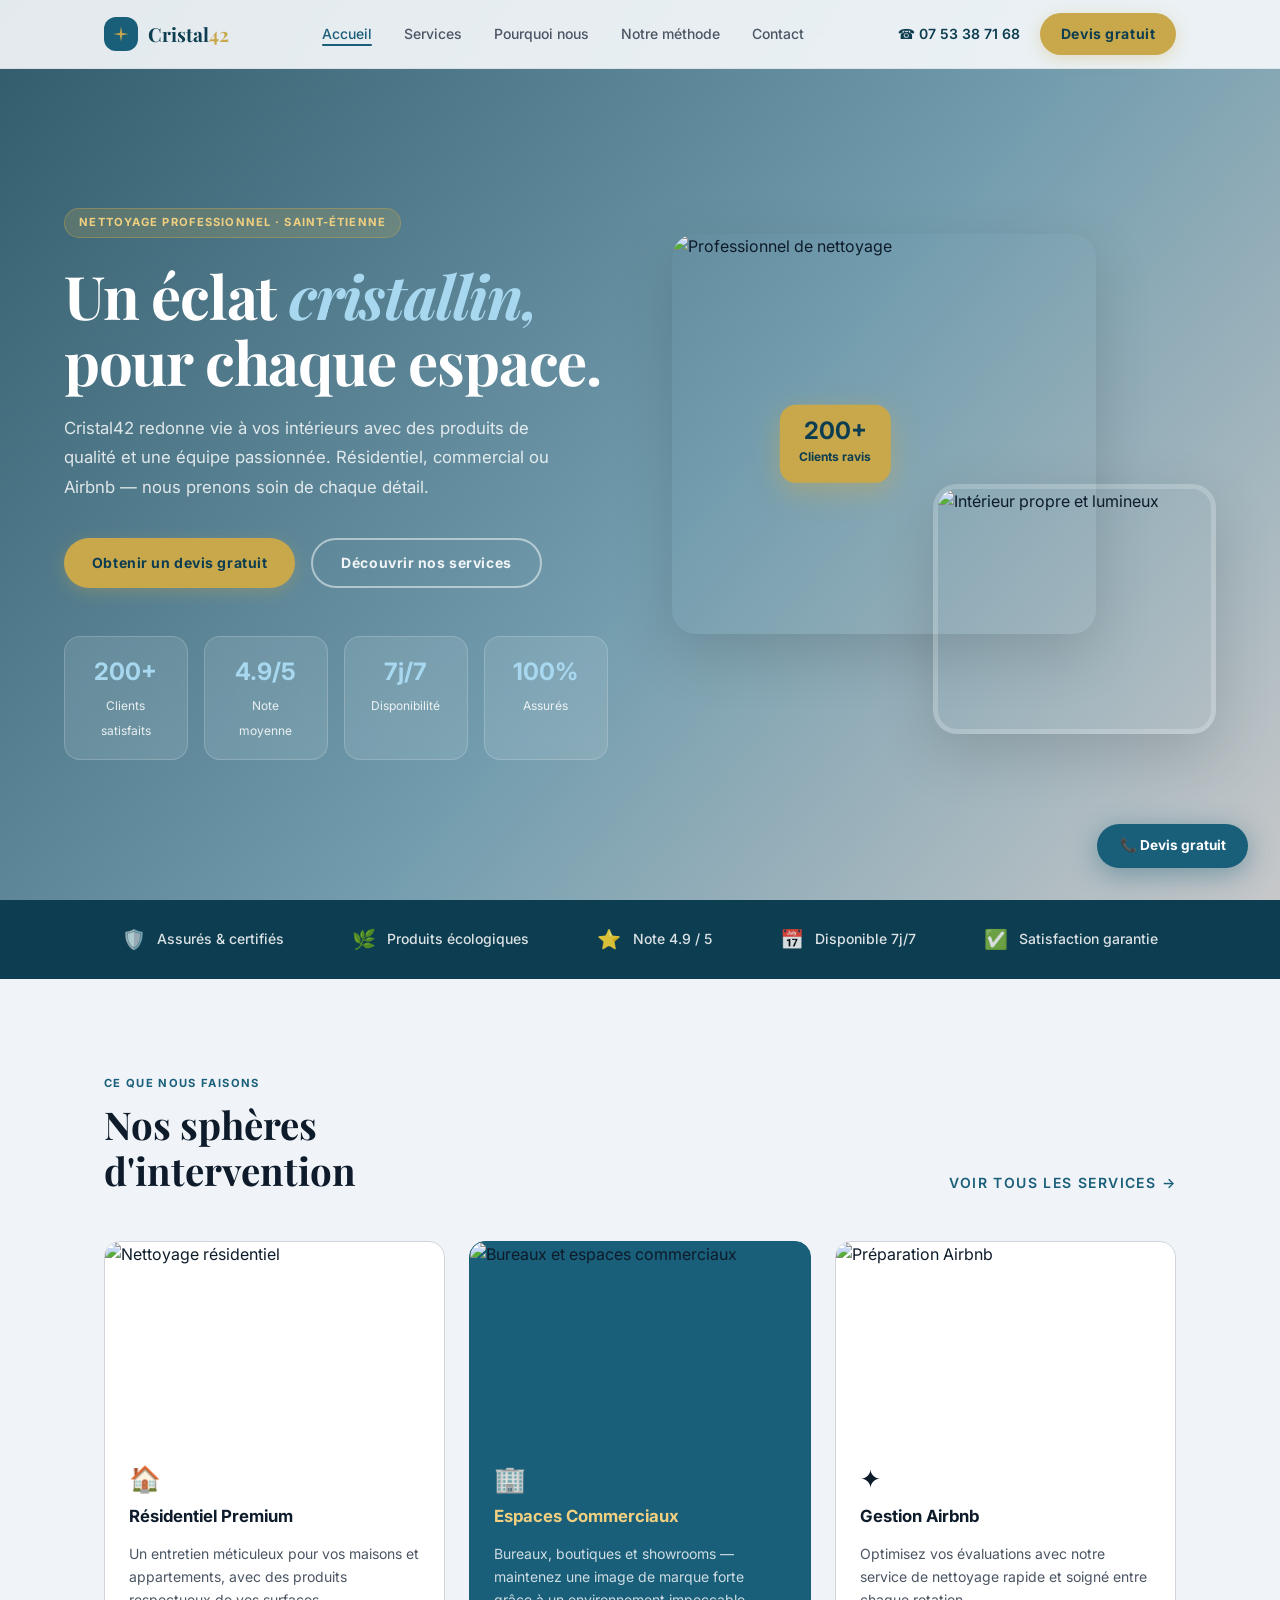
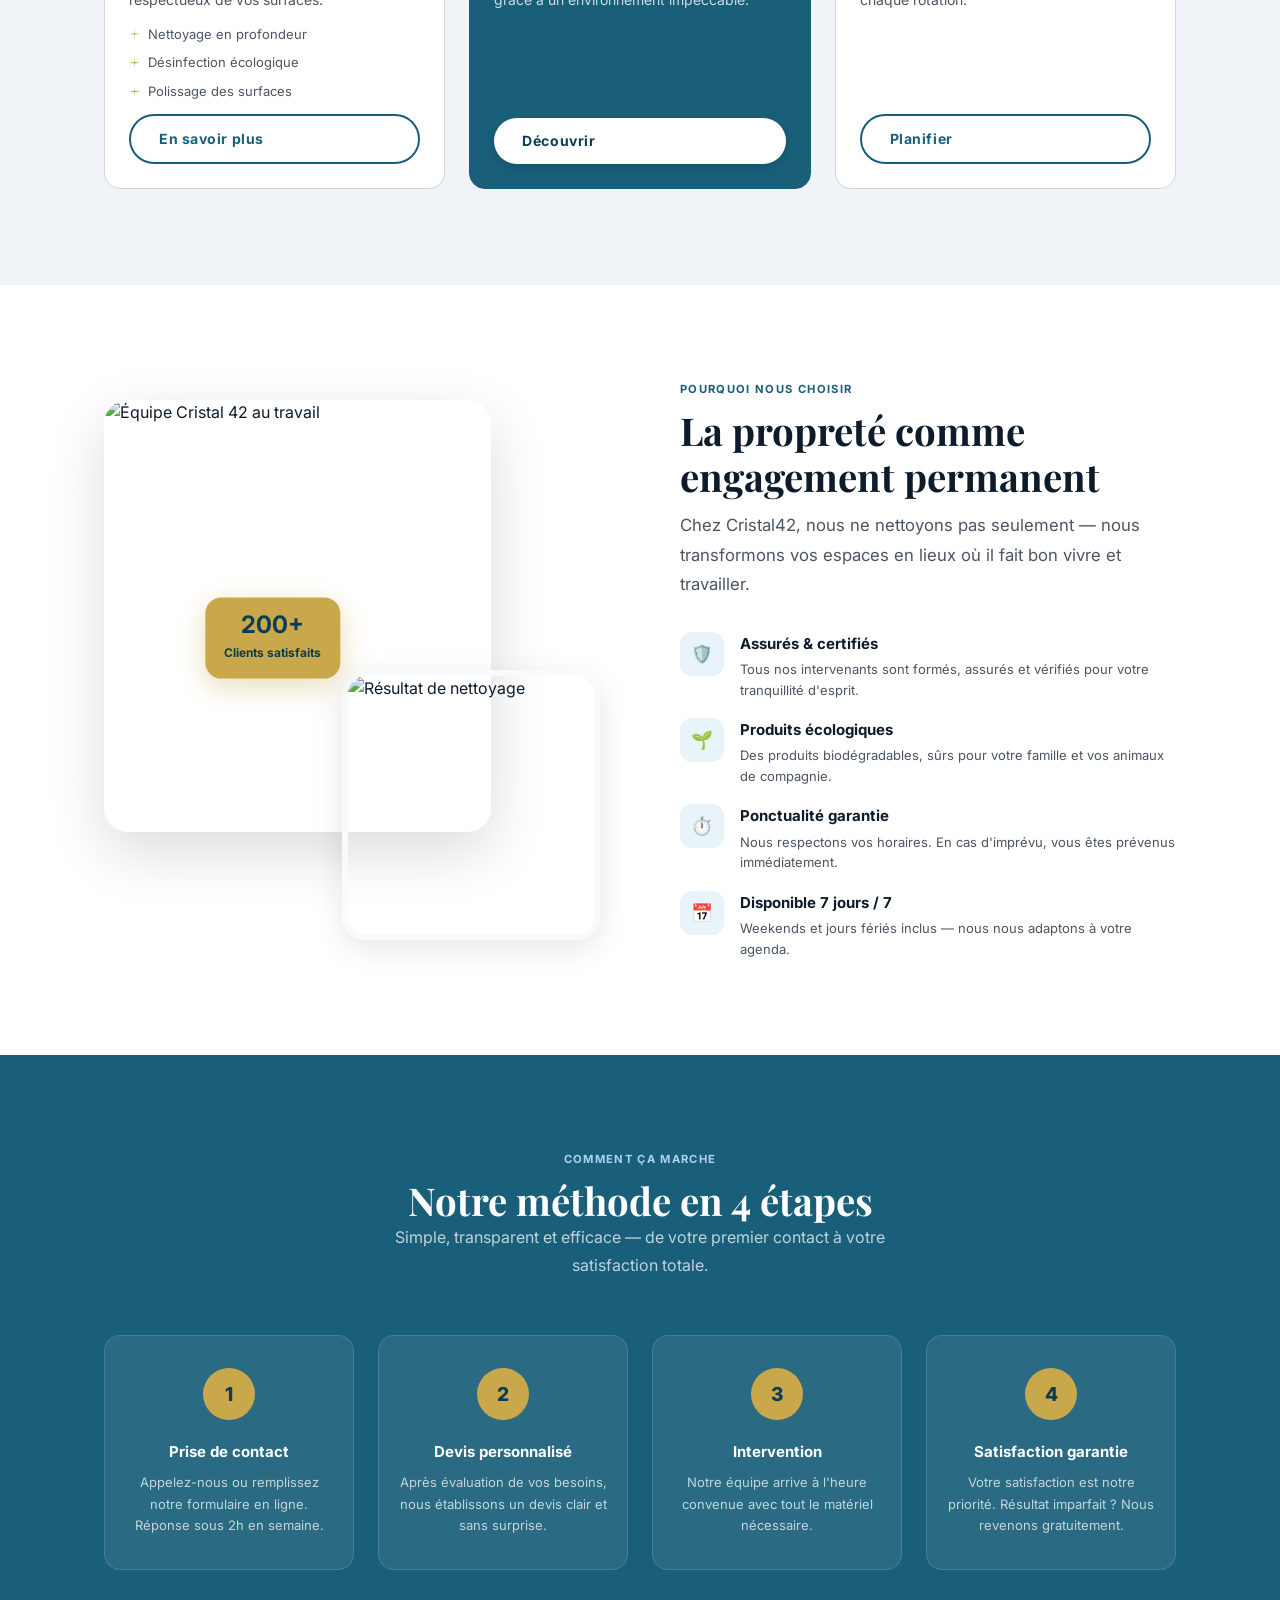
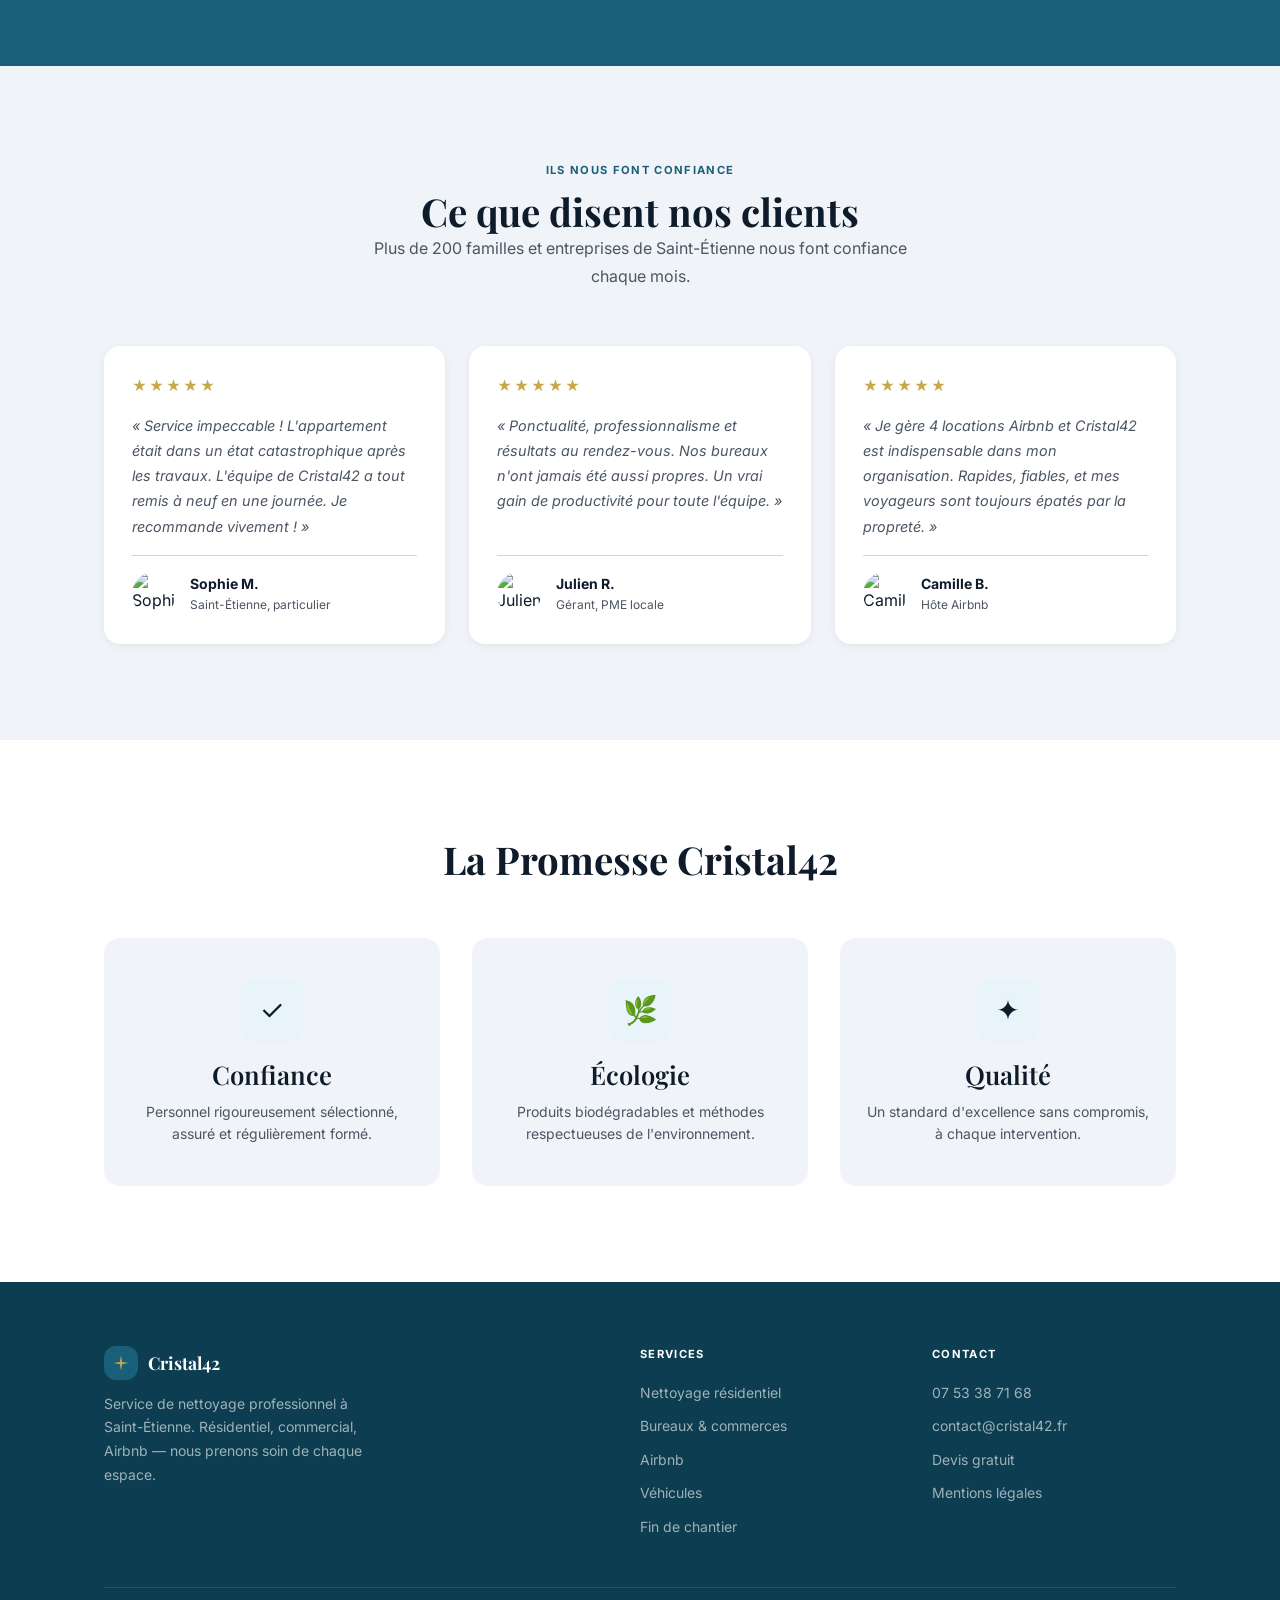
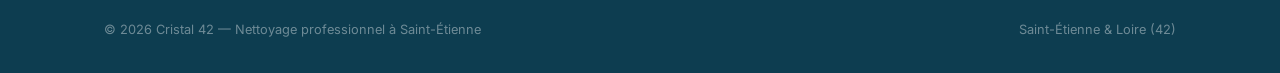
==== site/index.html @ c59aad4a "Redesign Cristal42 site with real photos, improved UI, and responsive layout - Replace all placehold" ====
<!DOCTYPE html>
<html lang="fr">
<head>
  <meta charset="UTF-8" />
  <meta name="viewport" content="width=device-width, initial-scale=1.0" />
  <title>Cristal42 — Nettoyage professionnel à Saint-Étienne</title>
  <link rel="stylesheet" href="css/style.css" />
  <link rel="stylesheet" href="css/home.css" />
</head>
<body>

  <!-- ===== NAV ===== -->
  <nav class="nav" id="navbar">
    <div class="container nav__inner">
      <a href="index.html" class="nav__logo">
        <div class="nav__logo-mark">
          <svg viewBox="0 0 24 24" xmlns="http://www.w3.org/2000/svg">
            <path d="M12 2l1.5 8.5L22 12l-8.5 1.5L12 22l-1.5-8.5L2 12l8.5-1.5z"/>
          </svg>
        </div>
        <span class="nav__logo-name">Cristal<span style="color:var(--gold)">42</span></span>
      </a>
      <ul class="nav__links">
        <li><a href="index.html" class="active">Accueil</a></li>
        <li><a href="services.html">Services</a></li>
        <li><a href="index.html#pourquoi">Pourquoi nous</a></li>
        <li><a href="index.html#methode">Notre méthode</a></li>
        <li><a href="reservation.html">Contact</a></li>
      </ul>
      <div style="display:flex;align-items:center;gap:12px">
        <span class="nav__phone">☎ 07 53 38 71 68</span>
        <a href="reservation.html" class="btn btn-primary nav__cta">Devis gratuit</a>
      </div>
      <button class="nav__burger" id="burger" aria-label="Menu">
        <span></span><span></span><span></span>
      </button>
    </div>
  </nav>

  <!-- Mobile menu -->
  <div class="mobile-nav" id="mobileNav">
    <a href="index.html">Accueil</a>
    <a href="services.html">Services</a>
    <a href="index.html#pourquoi">Pourquoi nous</a>
    <a href="index.html#methode">Notre méthode</a>
    <a href="reservation.html">Contact</a>
    <a href="reservation.html" class="btn btn-primary" style="text-align:center;border-radius:8px">Devis gratuit</a>
  </div>

  <!-- ===== HERO ===== -->
  <section class="hero">
    <div class="hero__bg"></div>
    <div class="container hero__inner">
      <div class="hero__content">
        <p class="chip hero__eyebrow">Nettoyage professionnel · Saint-Étienne</p>
        <h1 class="display-lg hero__title">
          Un éclat <em>cristallin,</em><br>pour chaque espace.
        </h1>
        <p class="body-lg hero__desc">
          Cristal42 redonne vie à vos intérieurs avec des produits de qualité et une équipe passionnée. Résidentiel, commercial ou Airbnb — nous prenons soin de chaque détail.
        </p>
        <div class="hero__actions">
          <a href="reservation.html" class="btn btn-primary">Obtenir un devis gratuit</a>
          <a href="services.html" class="btn btn-outline" style="color:rgba(255,255,255,.9);border-color:rgba(255,255,255,.5)">Découvrir nos services</a>
        </div>
        <div class="hero__stats">
          <div class="hero__stat"><strong>200+</strong><span>Clients satisfaits</span></div>
          <div class="hero__stat"><strong>4.9/5</strong><span>Note moyenne</span></div>
          <div class="hero__stat"><strong>7j/7</strong><span>Disponibilité</span></div>
          <div class="hero__stat"><strong>100%</strong><span>Assurés</span></div>
        </div>
      </div>
      <div class="hero__visual">
        <img class="hero__img-main" src="https://images.unsplash.com/photo-1581578731548-c64695cc6952?w=800&q=85" alt="Professionnel de nettoyage" />
        <img class="hero__img-accent" src="https://images.unsplash.com/photo-1563453392212-326f5e854473?w=600&q=85" alt="Intérieur propre et lumineux" />
        <div class="hero__badge">
          <strong>200+</strong>
          <span>Clients ravis</span>
        </div>
      </div>
    </div>
  </section>

  <!-- ===== TRUST BAR ===== -->
  <div class="trust-bar">
    <div class="container trust-bar__inner">
      <div class="trust-item"><span class="trust-item__icon">🛡️</span> Assurés &amp; certifiés</div>
      <div class="trust-item"><span class="trust-item__icon">🌿</span> Produits écologiques</div>
      <div class="trust-item"><span class="trust-item__icon">⭐</span> Note 4.9 / 5</div>
      <div class="trust-item"><span class="trust-item__icon">📅</span> Disponible 7j/7</div>
      <div class="trust-item"><span class="trust-item__icon">✅</span> Satisfaction garantie</div>
    </div>
  </div>

  <!-- ===== SERVICES TEASER ===== -->
  <section class="section services-teaser" id="services">
    <div class="container">
      <div class="services-teaser__header reveal">
        <div>
          <p class="section-label">Ce que nous faisons</p>
          <h2 class="headline-lg">Nos sphères<br>d'intervention</h2>
        </div>
        <a href="services.html" class="label-lg services-teaser__all">Voir tous les services →</a>
      </div>

      <div class="services-teaser__grid">

        <!-- Résidentiel -->
        <div class="service-card reveal">
          <img class="service-card__img" src="https://images.unsplash.com/photo-1584622650111-993a426fbf0a?w=700&q=80" alt="Nettoyage résidentiel" loading="lazy" />
          <div class="service-card__body">
            <div class="service-card__icon">🏠</div>
            <h3>Résidentiel Premium</h3>
            <p>Un entretien méticuleux pour vos maisons et appartements, avec des produits respectueux de vos surfaces.</p>
            <ul class="service-card__list">
              <li><span class="sparkle sparkle--sm"></span> Nettoyage en profondeur</li>
              <li><span class="sparkle sparkle--sm"></span> Désinfection écologique</li>
              <li><span class="sparkle sparkle--sm"></span> Polissage des surfaces</li>
            </ul>
            <a href="services.html#residentiel" class="btn btn-outline" style="margin-top:auto">En savoir plus</a>
          </div>
        </div>

        <!-- Espaces Commerciaux -->
        <div class="service-card service-card--dark reveal reveal-delay-1">
          <img class="service-card__img" src="https://images.unsplash.com/photo-1497366216548-37526070297c?w=700&q=80" alt="Bureaux et espaces commerciaux" loading="lazy" />
          <div class="service-card__body">
            <div class="service-card__icon">🏢</div>
            <h3>Espaces Commerciaux</h3>
            <p>Bureaux, boutiques et showrooms — maintenez une image de marque forte grâce à un environnement impeccable.</p>
            <a href="services.html#commercial" class="btn btn-white" style="margin-top:auto">Découvrir</a>
          </div>
        </div>

        <!-- Gestion Airbnb -->
        <div class="service-card reveal reveal-delay-2">
          <img class="service-card__img" src="https://images.unsplash.com/photo-1560448204-e02f11c3d0e2?w=700&q=80" alt="Préparation Airbnb" loading="lazy" />
          <div class="service-card__body">
            <div class="service-card__icon">✦</div>
            <h3>Gestion Airbnb</h3>
            <p>Optimisez vos évaluations avec notre service de nettoyage rapide et soigné entre chaque rotation.</p>
            <a href="services.html#airbnb" class="btn btn-outline" style="margin-top:auto">Planifier</a>
          </div>
        </div>

      </div>
    </div>
  </section>

  <!-- ===== WHY US ===== -->
  <section class="section why-us" id="pourquoi">
    <div class="container why-us__inner">
      <div class="why-us__images reveal">
        <img class="why-us__img-main" src="https://images.unsplash.com/photo-1581578731548-c64695cc6952?w=900&q=85" alt="Équipe Cristal 42 au travail" />
        <img class="why-us__img-accent" src="https://images.unsplash.com/photo-1527515637462-cff94aca208b?w=600&q=80" alt="Résultat de nettoyage" loading="lazy" />
        <div class="why-us__badge">
          <strong>200+</strong>
          <span>Clients satisfaits</span>
        </div>
      </div>
      <div class="why-us__content reveal reveal-delay-1">
        <p class="section-label">Pourquoi nous choisir</p>
        <h2 class="headline-lg">La propreté comme<br>engagement permanent</h2>
        <p class="body-lg">Chez Cristal42, nous ne nettoyons pas seulement — nous transformons vos espaces en lieux où il fait bon vivre et travailler.</p>
        <div class="why-features">
          <div class="why-feature">
            <div class="why-feature__icon">🛡️</div>
            <div>
              <h4>Assurés &amp; certifiés</h4>
              <p>Tous nos intervenants sont formés, assurés et vérifiés pour votre tranquillité d'esprit.</p>
            </div>
          </div>
          <div class="why-feature">
            <div class="why-feature__icon">🌱</div>
            <div>
              <h4>Produits écologiques</h4>
              <p>Des produits biodégradables, sûrs pour votre famille et vos animaux de compagnie.</p>
            </div>
          </div>
          <div class="why-feature">
            <div class="why-feature__icon">⏱️</div>
            <div>
              <h4>Ponctualité garantie</h4>
              <p>Nous respectons vos horaires. En cas d'imprévu, vous êtes prévenus immédiatement.</p>
            </div>
          </div>
          <div class="why-feature">
            <div class="why-feature__icon">📅</div>
            <div>
              <h4>Disponible 7 jours / 7</h4>
              <p>Weekends et jours fériés inclus — nous nous adaptons à votre agenda.</p>
            </div>
          </div>
        </div>
      </div>
    </div>
  </section>

  <!-- ===== PROCESS / METHOD ===== -->
  <section class="section cta-band" id="methode">
    <div class="container">
      <div class="section-header centered reveal">
        <p class="section-label" style="color:rgba(200,230,255,.85)">Comment ça marche</p>
        <h2 class="headline-lg" style="color:var(--white)">Notre méthode en 4 étapes</h2>
        <p class="section-sub" style="color:rgba(255,255,255,.72);margin:0 auto">Simple, transparent et efficace — de votre premier contact à votre satisfaction totale.</p>
      </div>
      <div class="steps-grid">
        <div class="step-card reveal">
          <div class="step-card__num">1</div>
          <h3>Prise de contact</h3>
          <p>Appelez-nous ou remplissez notre formulaire en ligne. Réponse sous 2h en semaine.</p>
        </div>
        <div class="step-card reveal reveal-delay-1">
          <div class="step-card__num">2</div>
          <h3>Devis personnalisé</h3>
          <p>Après évaluation de vos besoins, nous établissons un devis clair et sans surprise.</p>
        </div>
        <div class="step-card reveal reveal-delay-2">
          <div class="step-card__num">3</div>
          <h3>Intervention</h3>
          <p>Notre équipe arrive à l'heure convenue avec tout le matériel nécessaire.</p>
        </div>
        <div class="step-card reveal reveal-delay-3">
          <div class="step-card__num">4</div>
          <h3>Satisfaction garantie</h3>
          <p>Votre satisfaction est notre priorité. Résultat imparfait ? Nous revenons gratuitement.</p>
        </div>
      </div>
    </div>
  </section>

  <!-- ===== TESTIMONIALS ===== -->
  <section class="section testimonials">
    <div class="container">
      <div class="section-header centered reveal">
        <p class="section-label">Ils nous font confiance</p>
        <h2 class="headline-lg">Ce que disent nos clients</h2>
        <p class="section-sub">Plus de 200 familles et entreprises de Saint-Étienne nous font confiance chaque mois.</p>
      </div>
      <div class="testimonials__grid">
        <div class="testi-card reveal">
          <div class="testi-stars">★★★★★</div>
          <p class="testi-text">« Service impeccable ! L'appartement était dans un état catastrophique après les travaux. L'équipe de Cristal42 a tout remis à neuf en une journée. Je recommande vivement ! »</p>
          <div class="testi-author">
            <img class="testi-avatar" src="https://images.unsplash.com/photo-1494790108377-be9c29b29330?w=100&q=80" alt="Sophie M." loading="lazy" />
            <div>
              <div class="testi-name">Sophie M.</div>
              <div class="testi-role">Saint-Étienne, particulier</div>
            </div>
          </div>
        </div>
        <div class="testi-card reveal reveal-delay-1">
          <div class="testi-stars">★★★★★</div>
          <p class="testi-text">« Ponctualité, professionnalisme et résultats au rendez-vous. Nos bureaux n'ont jamais été aussi propres. Un vrai gain de productivité pour toute l'équipe. »</p>
          <div class="testi-author">
            <img class="testi-avatar" src="https://images.unsplash.com/photo-1472099645785-5658abf4ff4e?w=100&q=80" alt="Julien R." loading="lazy" />
            <div>
              <div class="testi-name">Julien R.</div>
              <div class="testi-role">Gérant, PME locale</div>
            </div>
          </div>
        </div>
        <div class="testi-card reveal reveal-delay-2">
          <div class="testi-stars">★★★★★</div>
          <p class="testi-text">« Je gère 4 locations Airbnb et Cristal42 est indispensable dans mon organisation. Rapides, fiables, et mes voyageurs sont toujours épatés par la propreté. »</p>
          <div class="testi-author">
            <img class="testi-avatar" src="https://images.unsplash.com/photo-1438761681033-6461ffad8d80?w=100&q=80" alt="Camille B." loading="lazy" />
            <div>
              <div class="testi-name">Camille B.</div>
              <div class="testi-role">Hôte Airbnb</div>
            </div>
          </div>
        </div>
      </div>
    </div>
  </section>

  <!-- ===== PROMISE ===== -->
  <section class="section promise" id="promesse">
    <div class="container">
      <h2 class="headline-lg promise__title reveal">La Promesse Cristal42</h2>
      <div class="promise__grid">
        <div class="promise-item reveal">
          <div class="promise-item__icon-wrap">✓</div>
          <h3 class="headline-md">Confiance</h3>
          <p>Personnel rigoureusement sélectionné, assuré et régulièrement formé.</p>
        </div>
        <div class="promise-item reveal reveal-delay-1">
          <div class="promise-item__icon-wrap">🌿</div>
          <h3 class="headline-md">Écologie</h3>
          <p>Produits biodégradables et méthodes respectueuses de l'environnement.</p>
        </div>
        <div class="promise-item reveal reveal-delay-2">
          <div class="promise-item__icon-wrap">✦</div>
          <h3 class="headline-md">Qualité</h3>
          <p>Un standard d'excellence sans compromis, à chaque intervention.</p>
        </div>
      </div>
    </div>
  </section>

  <!-- ===== FOOTER ===== -->
  <footer class="footer">
    <div class="container">
      <div class="footer__grid">
        <div class="footer__brand">
          <div class="footer__logo">
            <div class="nav__logo-mark">
              <svg viewBox="0 0 24 24" xmlns="http://www.w3.org/2000/svg">
                <path d="M12 2l1.5 8.5L22 12l-8.5 1.5L12 22l-1.5-8.5L2 12l8.5-1.5z"/>
              </svg>
            </div>
            <span class="footer__logo-name">Cristal42</span>
          </div>
          <p>Service de nettoyage professionnel à Saint-Étienne. Résidentiel, commercial, Airbnb — nous prenons soin de chaque espace.</p>
        </div>
        <div class="footer__col">
          <h4>Services</h4>
          <ul>
            <li><a href="services.html#residentiel">Nettoyage résidentiel</a></li>
            <li><a href="services.html#commercial">Bureaux &amp; commerces</a></li>
            <li><a href="services.html#airbnb">Airbnb</a></li>
            <li><a href="services.html#vehicules">Véhicules</a></li>
            <li><a href="services.html#chantier">Fin de chantier</a></li>
          </ul>
        </div>
        <div class="footer__col">
          <h4>Contact</h4>
          <ul>
            <li><a href="tel:+33753387168">07 53 38 71 68</a></li>
            <li><a href="mailto:contact@cristal42.fr">contact@cristal42.fr</a></li>
            <li><a href="reservation.html">Devis gratuit</a></li>
            <li><a href="#">Mentions légales</a></li>
          </ul>
        </div>
      </div>
      <div class="footer__bottom">
        <p class="footer__copy">© 2026 Cristal 42 — Nettoyage professionnel à Saint-Étienne</p>
        <p class="footer__copy">Saint-Étienne &amp; Loire (42)</p>
      </div>
    </div>
  </footer>

  <!-- Floating CTA -->
  <a href="reservation.html" class="floating-cta">📞 Devis gratuit</a>

  <script src="js/main.js"></script>
</body>
</html>
---- site/css/style.css ----
/* ============================================================
   CRISTAL42 — Global Stylesheet  v2
   ============================================================ */

@import url('https://fonts.googleapis.com/css2?family=Playfair+Display:ital,wght@0,600;0,700;1,700&family=Inter:wght@300;400;500;600;700&display=swap');

/* ---------- CSS Variables ---------- */
:root {
  --primary:           #1a5f7a;
  --primary-dark:      #0d3d50;
  --primary-light:     #2d8bba;
  --primary-pale:      #e8f4fa;
  --secondary:         #7f5600;
  --secondary-container: #c9a84c;
  --gold:              #c9a84c;
  --gold-light:        #f0d080;
  --surface:           #f8fafc;
  --surface-low:       #f0f4f8;
  --surface-container: #e8edf2;
  --surface-high:      #dde3ea;
  --on-surface:        #0d1b2a;
  --on-surface-variant:#4b5563;
  --outline:           #9ca3af;
  --outline-variant:   #d1d5db;
  --white:             #ffffff;
  --error:             #ba1a1a;

  --font-serif: 'Playfair Display', Georgia, serif;
  --font-sans:  'Inter', system-ui, sans-serif;

  --radius-sm:  4px;
  --radius:     8px;
  --radius-md:  12px;
  --radius-lg:  16px;
  --radius-xl:  24px;
  --radius-full: 9999px;

  --container: 1200px;
  --gutter:    24px;
  --section-gap: 96px;

  --shadow-sm: 0 2px 8px rgba(0,0,0,.06);
  --shadow:    0 8px 32px rgba(0,0,0,.10);
  --shadow-lg: 0 20px 60px rgba(0,0,0,.14);
}

/* ---------- Reset ---------- */
*, *::before, *::after { box-sizing: border-box; margin: 0; padding: 0; }
html { scroll-behavior: smooth; }
body {
  font-family: var(--font-sans);
  background: var(--surface);
  color: var(--on-surface);
  font-size: 16px;
  line-height: 1.6;
  -webkit-font-smoothing: antialiased;
  overflow-x: hidden;
}
img { display: block; max-width: 100%; height: auto; }
a { color: inherit; text-decoration: none; }
ul { list-style: none; }
button { cursor: pointer; font-family: var(--font-sans); border: none; background: none; }

/* ---------- Typography ---------- */
.display-lg {
  font-family: var(--font-serif);
  font-size: clamp(2.5rem, 5vw, 3.75rem);
  font-weight: 700;
  line-height: 1.1;
  letter-spacing: -0.02em;
}
.headline-lg {
  font-family: var(--font-serif);
  font-size: clamp(1.75rem, 3vw, 2.5rem);
  font-weight: 700;
  line-height: 1.2;
}
.headline-md {
  font-family: var(--font-serif);
  font-size: clamp(1.2rem, 2vw, 1.625rem);
  font-weight: 600;
  line-height: 1.3;
}
.body-lg  { font-size: 1.05rem; line-height: 1.75; }
.body-md  { font-size: 0.9375rem; line-height: 1.7; }
.label-lg {
  font-size: 0.75rem;
  font-weight: 700;
  line-height: 1.4;
  letter-spacing: 0.1em;
  text-transform: uppercase;
}
.label-sm {
  font-size: 0.6875rem;
  font-weight: 500;
  line-height: 1.4;
}

/* ---------- Layout ---------- */
.container {
  max-width: var(--container);
  margin: 0 auto;
  padding: 0 clamp(16px, 5%, 64px);
}
.section { padding: var(--section-gap) 0; }

/* ---------- Buttons ---------- */
.btn {
  display: inline-flex;
  align-items: center;
  gap: 8px;
  font-family: var(--font-sans);
  font-size: 0.875rem;
  font-weight: 700;
  letter-spacing: 0.04em;
  border-radius: var(--radius-full);
  padding: 0.75rem 1.75rem;
  border: none;
  transition: transform 0.2s ease, box-shadow 0.2s ease, background 0.2s ease;
  white-space: nowrap;
}
.btn:hover { transform: translateY(-2px); }

.btn-primary {
  background: var(--gold);
  color: var(--primary-dark);
  box-shadow: 0 4px 16px rgba(201,168,76,.3);
}
.btn-primary:hover {
  box-shadow: 0 8px 28px rgba(201,168,76,.45);
  background: #d4b45a;
}
.btn-outline {
  background: transparent;
  color: var(--primary);
  border: 2px solid var(--primary);
}
.btn-outline:hover {
  background: var(--primary-pale);
  box-shadow: 0 4px 16px rgba(26,95,122,.12);
}
.btn-white {
  background: var(--white);
  color: var(--primary-dark);
  box-shadow: 0 4px 16px rgba(0,0,0,.12);
}
.btn-white:hover { box-shadow: 0 8px 28px rgba(0,0,0,.18); }

.btn-dark {
  background: var(--primary-dark);
  color: var(--white);
}
.btn-dark:hover { background: var(--primary); box-shadow: var(--shadow); }

/* ---------- Chip / Badge ---------- */
.chip {
  display: inline-flex;
  align-items: center;
  gap: 6px;
  padding: 0.3rem 0.9rem;
  border-radius: var(--radius-full);
  background: rgba(26,95,122,.1);
  color: var(--primary);
  font-size: 0.7rem;
  font-weight: 700;
  letter-spacing: 0.1em;
  text-transform: uppercase;
}

/* ---------- Sparkle icon ---------- */
.sparkle {
  display: inline-block;
  width: 14px; height: 14px;
  flex-shrink: 0;
  background: var(--gold);
  clip-path: polygon(50% 0%,53% 44%,100% 50%,53% 56%,50% 100%,47% 56%,0% 50%,47% 44%);
}
.sparkle--sm { width: 11px; height: 11px; }

/* ---------- Nav ---------- */
.nav {
  position: fixed; top: 0; left: 0; right: 0;
  z-index: 100;
  background: rgba(248,250,252,.9);
  backdrop-filter: blur(16px);
  border-bottom: 1px solid rgba(26,95,122,.08);
  transition: background 0.3s, box-shadow 0.3s;
}
.nav.scrolled {
  background: rgba(255,255,255,.97);
  box-shadow: 0 4px 24px rgba(0,0,0,.07);
}
.nav__inner {
  display: flex;
  align-items: center;
  justify-content: space-between;
  height: 68px;
}
.nav__logo {
  display: flex;
  align-items: center;
  gap: 10px;
}
.nav__logo-mark {
  width: 34px; height: 34px;
  background: var(--primary);
  border-radius: var(--radius-md);
  display: flex; align-items: center; justify-content: center;
}
.nav__logo-mark svg { width: 18px; height: 18px; fill: var(--gold); }
.nav__logo-name {
  font-family: var(--font-serif);
  font-size: 1.2rem;
  font-weight: 700;
  color: var(--primary-dark);
}
.nav__links {
  display: flex;
  align-items: center;
  gap: 2rem;
}
.nav__links a {
  font-size: 0.875rem;
  font-weight: 500;
  color: var(--on-surface-variant);
  transition: color 0.2s;
  position: relative;
}
.nav__links a::after {
  content: '';
  position: absolute; bottom: -4px; left: 0; right: 0;
  height: 2px;
  background: var(--primary);
  border-radius: 2px;
  transform: scaleX(0);
  transition: transform 0.2s;
}
.nav__links a:hover, .nav__links a.active { color: var(--primary); }
.nav__links a:hover::after, .nav__links a.active::after { transform: scaleX(1); }

.nav__phone {
  font-size: 0.875rem;
  font-weight: 600;
  color: var(--primary-dark);
}
.nav__cta { margin-left: 8px; padding: 0.6rem 1.3rem; }

/* ---------- Mobile nav burger ---------- */
.nav__burger {
  display: none;
  flex-direction: column;
  gap: 5px;
  padding: 4px;
}
.nav__burger span {
  display: block;
  width: 24px; height: 2px;
  background: var(--primary-dark);
  border-radius: 2px;
  transition: transform 0.3s, opacity 0.3s;
}

/* ---------- Mobile menu overlay ---------- */
.mobile-nav {
  display: none;
  position: fixed;
  top: 68px; left: 0; right: 0;
  z-index: 99;
  background: var(--white);
  border-bottom: 1px solid var(--outline-variant);
  padding: 1.5rem clamp(16px,5%,64px);
  flex-direction: column;
  gap: 0;
}
.mobile-nav.open { display: flex; }
.mobile-nav a {
  font-size: 1rem;
  font-weight: 500;
  color: var(--on-surface);
  padding: 0.85rem 0;
  border-bottom: 1px solid var(--surface-container);
  transition: color 0.2s;
}
.mobile-nav a:last-child { border-bottom: none; margin-top: 0.5rem; }
.mobile-nav a:hover { color: var(--primary); }

/* ---------- Footer ---------- */
.footer {
  background: var(--primary-dark);
  color: rgba(255,255,255,.7);
  padding: 4rem 0 2rem;
}
.footer__grid {
  display: grid;
  grid-template-columns: 2fr 1fr 1fr;
  gap: 3rem;
  margin-bottom: 3rem;
}
.footer__brand p {
  font-size: 0.875rem; line-height: 1.7;
  max-width: 280px; margin-top: 0.75rem;
  color: rgba(255,255,255,.6);
}
.footer__logo {
  display: flex; align-items: center; gap: 10px;
}
.footer__logo-name {
  font-family: var(--font-serif);
  font-size: 1.1rem; font-weight: 700;
  color: var(--white);
}
.footer__col h4 {
  font-size: 0.7rem; font-weight: 700;
  color: var(--white);
  text-transform: uppercase; letter-spacing: 0.12em;
  margin-bottom: 1rem;
}
.footer__col ul { display: flex; flex-direction: column; gap: 0.5rem; }
.footer__col a {
  font-size: 0.875rem;
  color: rgba(255,255,255,.6);
  transition: color 0.2s;
}
.footer__col a:hover { color: var(--white); }
.footer__tagline { font-size: 0.75rem; color: rgba(255,255,255,.45); margin-top: 2px; }
.footer__bottom {
  border-top: 1px solid rgba(255,255,255,.1);
  padding-top: 2rem;
  display: flex; justify-content: space-between; align-items: center;
  flex-wrap: wrap; gap: 0.75rem;
}
.footer__copy { font-size: 0.8rem; color: rgba(255,255,255,.4); }

/* ---------- Scroll reveal ---------- */
.reveal {
  opacity: 0;
  transform: translateY(28px);
  transition: opacity 0.65s ease, transform 0.65s ease;
}
.reveal.visible { opacity: 1; transform: none; }
.reveal-delay-1 { transition-delay: 0.1s; }
.reveal-delay-2 { transition-delay: 0.2s; }
.reveal-delay-3 { transition-delay: 0.3s; }

/* ---------- Responsive ---------- */
@media (max-width: 900px) {
  .nav__links, .nav__phone, .nav__cta { display: none; }
  .nav__burger { display: flex; }
  .footer__grid { grid-template-columns: 1fr 1fr; }
  .footer__brand { grid-column: 1 / -1; }
}
@media (max-width: 600px) {
  :root { --section-gap: 64px; }
  .footer__grid { grid-template-columns: 1fr; }
  .footer__bottom { flex-direction: column; text-align: center; }
}
---- site/css/home.css ----
/* ===== HOME PAGE v2 ===== */

/* ─── HERO ─────────────────────────────── */
.hero {
  position: relative;
  min-height: 100vh;
  display: flex;
  align-items: center;
  padding-top: 68px;
  overflow: hidden;
}
.hero__bg {
  position: absolute; inset: 0;
  background: url('https://images.unsplash.com/photo-1558618666-fcd25c85cd64?w=1800&q=85') center/cover no-repeat;
}
.hero__bg::after {
  content: '';
  position: absolute; inset: 0;
  background: linear-gradient(130deg, rgba(13,61,80,.85) 0%, rgba(26,95,122,.6) 55%, rgba(0,0,0,.2) 100%);
}
.hero__inner {
  position: relative; z-index: 1;
  display: grid;
  grid-template-columns: 1fr 1fr;
  gap: 4rem;
  align-items: center;
  padding: 6rem 0;
}
.hero__eyebrow {
  background: rgba(201,168,76,.2);
  border: 1px solid rgba(201,168,76,.4);
  color: var(--gold-light);
  margin-bottom: 1.5rem;
}
.hero__title {
  color: var(--white);
  margin-bottom: 1.25rem;
}
.hero__title em { color: #a8d8f0; font-style: italic; }
.hero__desc {
  color: rgba(255,255,255,.82);
  margin-bottom: 2.25rem;
  max-width: 500px;
}
.hero__actions { display: flex; gap: 1rem; flex-wrap: wrap; }

/* Stats bar inside hero */
.hero__stats {
  display: flex;
  gap: 1rem;
  margin-top: 3rem;
  flex-wrap: wrap;
}
.hero__stat {
  background: rgba(255,255,255,.1);
  backdrop-filter: blur(12px);
  border: 1px solid rgba(255,255,255,.18);
  border-radius: var(--radius-lg);
  padding: 1rem 1.4rem;
  text-align: center;
  color: var(--white);
  flex: 1; min-width: 100px;
}
.hero__stat strong {
  display: block;
  font-size: 1.5rem; font-weight: 700;
  color: #a8d8f0;
}
.hero__stat span { font-size: 0.75rem; opacity: .85; }

/* Hero visual (right side) */
.hero__visual {
  position: relative;
  height: 500px;
}
.hero__img-main {
  position: absolute;
  left: 0; top: 0;
  width: 78%; height: 80%;
  object-fit: cover;
  border-radius: var(--radius-xl);
  box-shadow: var(--shadow-lg);
}
.hero__img-accent {
  position: absolute;
  right: 0; bottom: 0;
  width: 52%; height: 50%;
  object-fit: cover;
  border-radius: var(--radius-xl);
  box-shadow: var(--shadow-lg);
  border: 5px solid rgba(255,255,255,.2);
}
.hero__badge {
  position: absolute;
  left: 30%; top: 42%;
  transform: translate(-50%, -50%);
  background: var(--gold);
  color: var(--primary-dark);
  border-radius: var(--radius-lg);
  padding: 0.9rem 1.2rem;
  text-align: center;
  font-weight: 700;
  box-shadow: 0 8px 28px rgba(201,168,76,.45);
  white-space: nowrap;
}
.hero__badge strong { display: block; font-size: 1.5rem; line-height: 1; }
.hero__badge span { font-size: 0.75rem; }

/* ─── TRUST BAR ────────────────────────── */
.trust-bar {
  background: var(--primary-dark);
  padding: 1.5rem 0;
}
.trust-bar__inner {
  display: flex;
  align-items: center;
  justify-content: space-around;
  gap: 2rem;
  flex-wrap: wrap;
}
.trust-item {
  display: flex;
  align-items: center;
  gap: 0.7rem;
  color: rgba(255,255,255,.85);
  font-size: 0.875rem;
  font-weight: 500;
}
.trust-item__icon {
  font-size: 1.2rem;
}

/* ─── SERVICES TEASER ───────────────────── */
.services-teaser { background: var(--surface-low); }
.services-teaser__header {
  display: flex;
  align-items: flex-end;
  justify-content: space-between;
  margin-bottom: 3rem;
  gap: 1rem;
}
.services-teaser__all {
  color: var(--primary);
  font-weight: 600;
  font-size: 0.875rem;
  white-space: nowrap;
  display: flex; align-items: center; gap: 4px;
}
.services-teaser__all:hover { text-decoration: underline; }
.services-teaser__grid {
  display: grid;
  grid-template-columns: repeat(3, 1fr);
  gap: 1.5rem;
}
.service-card {
  background: var(--white);
  border: 1px solid var(--outline-variant);
  border-radius: var(--radius-lg);
  overflow: hidden;
  display: flex;
  flex-direction: column;
  transition: transform 0.3s, box-shadow 0.3s;
}
.service-card:hover {
  transform: translateY(-6px);
  box-shadow: var(--shadow-lg);
}
.service-card__img {
  width: 100%; height: 200px;
  object-fit: cover;
}
.service-card__body {
  padding: 1.5rem;
  display: flex; flex-direction: column; gap: 0.75rem;
  flex: 1;
}
.service-card__icon { font-size: 1.6rem; line-height: 1; }
.service-card__body h3 { font-size: 1.05rem; font-weight: 700; }
.service-card__body p { font-size: 0.875rem; color: var(--on-surface-variant); line-height: 1.65; flex: 1; }
.service-card__list {
  display: flex; flex-direction: column; gap: 8px;
}
.service-card__list li {
  display: flex; align-items: center; gap: 8px;
  font-size: 0.8125rem; color: var(--on-surface-variant);
}
.service-card--dark {
  background: var(--primary);
  border-color: var(--primary);
}
.service-card--dark .service-card__body h3 { color: var(--gold-light); }
.service-card--dark .service-card__body p { color: rgba(255,255,255,.78); }

/* ─── WHY US ─────────────────────────── */
.why-us { background: var(--white); }
.why-us__inner {
  display: grid;
  grid-template-columns: 1fr 1fr;
  gap: 5rem;
  align-items: center;
}
.why-us__images {
  position: relative;
  height: 540px;
}
.why-us__img-main {
  position: absolute; left: 0; top: 0;
  width: 78%; height: 80%;
  object-fit: cover;
  border-radius: var(--radius-xl);
  box-shadow: var(--shadow-lg);
}
.why-us__img-accent {
  position: absolute; right: 0; bottom: 0;
  width: 52%; height: 50%;
  object-fit: cover;
  border-radius: var(--radius-xl);
  box-shadow: var(--shadow);
  border: 6px solid var(--surface);
}
.why-us__badge {
  position: absolute; left: 34%; top: 44%;
  transform: translate(-50%, -50%);
  background: var(--gold);
  color: var(--primary-dark);
  border-radius: var(--radius-lg);
  padding: 0.9rem 1.2rem;
  text-align: center; font-weight: 700;
  box-shadow: 0 8px 28px rgba(201,168,76,.4);
  white-space: nowrap;
}
.why-us__badge strong { display: block; font-size: 1.5rem; line-height: 1.1; }
.why-us__badge span { font-size: 0.75rem; }
.why-us__content .headline-lg { margin-bottom: 0.75rem; }
.why-us__content .body-lg { color: var(--on-surface-variant); margin-bottom: 2rem; }
.why-features {
  display: flex; flex-direction: column; gap: 1.1rem;
}
.why-feature {
  display: flex; gap: 1rem; align-items: flex-start;
}
.why-feature__icon {
  width: 44px; height: 44px; flex-shrink: 0;
  background: var(--primary-pale);
  color: var(--primary);
  border-radius: var(--radius-md);
  display: flex; align-items: center; justify-content: center;
  font-size: 1.1rem;
}
.why-feature h4 { font-size: 0.9375rem; font-weight: 700; margin-bottom: 0.2rem; }
.why-feature p { font-size: 0.8125rem; color: var(--on-surface-variant); line-height: 1.6; }

/* ─── PROCESS / METHOD ───────────────── */
.cta-band { background: var(--primary); }
.cta-band .section-label { color: rgba(200,230,255,.85); }
.cta-band .headline-lg { color: var(--white); }
.steps-grid {
  display: grid;
  grid-template-columns: repeat(4, 1fr);
  gap: 1.5rem;
  margin-top: 3rem;
}
.step-card {
  text-align: center;
  padding: 2rem 1.25rem;
  background: rgba(255,255,255,.07);
  border: 1px solid rgba(255,255,255,.12);
  border-radius: var(--radius-lg);
  transition: background 0.3s;
}
.step-card:hover { background: rgba(255,255,255,.13); }
.step-card__num {
  width: 52px; height: 52px;
  margin: 0 auto 1.25rem;
  background: var(--gold);
  color: var(--primary-dark);
  border-radius: 50%;
  display: flex; align-items: center; justify-content: center;
  font-size: 1.2rem; font-weight: 800;
}
.step-card h3 { font-size: 0.9375rem; font-weight: 700; color: var(--white); margin-bottom: 0.5rem; }
.step-card p { font-size: 0.8125rem; color: rgba(255,255,255,.72); line-height: 1.65; }

/* ─── PROMISE ────────────────────────── */
.promise { background: var(--white); }
.promise__title { text-align: center; margin-bottom: 3.5rem; }
.promise__grid {
  display: grid;
  grid-template-columns: repeat(3, 1fr);
  gap: 2rem;
}
.promise-item {
  text-align: center;
  padding: 2.5rem 1.5rem;
  background: var(--surface-low);
  border-radius: var(--radius-lg);
  transition: transform 0.3s, box-shadow 0.3s;
}
.promise-item:hover { transform: translateY(-4px); box-shadow: var(--shadow); }
.promise-item__icon {
  font-size: 2.2rem; margin-bottom: 1rem;
}
.promise-item__icon-wrap {
  width: 64px; height: 64px;
  background: var(--primary-pale);
  border-radius: var(--radius-lg);
  display: flex; align-items: center; justify-content: center;
  margin: 0 auto 1rem;
  font-size: 1.75rem;
}
.promise-item h3 { margin-bottom: 0.6rem; }
.promise-item p { font-size: 0.875rem; color: var(--on-surface-variant); }

/* ─── TESTIMONIALS ───────────────────── */
.testimonials { background: var(--surface-low); }
.testimonials__grid {
  display: grid;
  grid-template-columns: repeat(3, 1fr);
  gap: 1.5rem;
}
.testi-card {
  background: var(--white);
  border-radius: var(--radius-lg);
  padding: 1.75rem;
  box-shadow: var(--shadow-sm);
  display: flex; flex-direction: column; gap: 1rem;
  transition: transform 0.3s, box-shadow 0.3s;
}
.testi-card:hover { transform: translateY(-4px); box-shadow: var(--shadow); }
.testi-stars { color: var(--gold); font-size: 0.9rem; letter-spacing: 2px; }
.testi-text {
  font-size: 0.9rem;
  color: var(--on-surface-variant);
  line-height: 1.75;
  flex: 1;
  font-style: italic;
}
.testi-author {
  display: flex; align-items: center; gap: 0.9rem;
  padding-top: 1rem;
  border-top: 1px solid var(--outline-variant);
}
.testi-avatar {
  width: 44px; height: 44px;
  border-radius: 50%; object-fit: cover; flex-shrink: 0;
}
.testi-name { font-weight: 700; font-size: 0.875rem; }
.testi-role { font-size: 0.75rem; color: var(--on-surface-variant); }

/* ─── SECTION HEADERS ────────────────── */
.section-label {
  font-size: 0.7rem; font-weight: 700;
  letter-spacing: 0.12em; text-transform: uppercase;
  color: var(--primary); margin-bottom: 0.5rem;
}
.section-sub {
  font-size: 1rem; color: var(--on-surface-variant);
  max-width: 540px; line-height: 1.75;
}
.section-header { margin-bottom: 3.5rem; }
.section-header.centered { text-align: center; }
.section-header.centered .section-sub { margin: 0 auto; }

/* ─── FLOATING CTA ───────────────────── */
.floating-cta {
  position: fixed; bottom: 2rem; right: 2rem; z-index: 98;
  background: var(--primary);
  color: var(--white);
  padding: 0.7rem 1.4rem;
  border-radius: var(--radius-full);
  font-weight: 700; font-size: 0.85rem;
  box-shadow: 0 6px 28px rgba(26,95,122,.45);
  display: flex; align-items: center; gap: 0.5rem;
  transition: transform 0.2s, box-shadow 0.2s;
  animation: floatY 3s ease-in-out infinite;
}
.floating-cta:hover {
  transform: translateY(-3px);
  box-shadow: 0 10px 36px rgba(26,95,122,.55);
  animation: none;
}
@keyframes floatY {
  0%, 100% { transform: translateY(0); }
  50% { transform: translateY(-5px); }
}

/* ─── RESPONSIVE ─────────────────────── */
@media (max-width: 1024px) {
  .steps-grid { grid-template-columns: repeat(2, 1fr); }
}

@media (max-width: 900px) {
  .hero__inner { grid-template-columns: 1fr; gap: 2rem; }
  .hero__visual { display: none; }
  .services-teaser__grid { grid-template-columns: 1fr 1fr; }
  .testimonials__grid { grid-template-columns: 1fr 1fr; }
  .why-us__inner { grid-template-columns: 1fr; }
  .why-us__images { height: 320px; order: -1; }
  .promise__grid { grid-template-columns: 1fr 1fr; }
  .services-teaser__header { flex-direction: column; align-items: flex-start; }
}

@media (max-width: 640px) {
  .services-teaser__grid { grid-template-columns: 1fr; }
  .testimonials__grid { grid-template-columns: 1fr; }
  .promise__grid { grid-template-columns: 1fr; }
  .steps-grid { grid-template-columns: 1fr; }
  .hero__stats { gap: 0.6rem; }
  .hero__stat { padding: 0.75rem 1rem; }
  .hero__stat strong { font-size: 1.2rem; }
  .trust-bar__inner { gap: 1rem; }
  .floating-cta { bottom: 1.25rem; right: 1.25rem; }
}
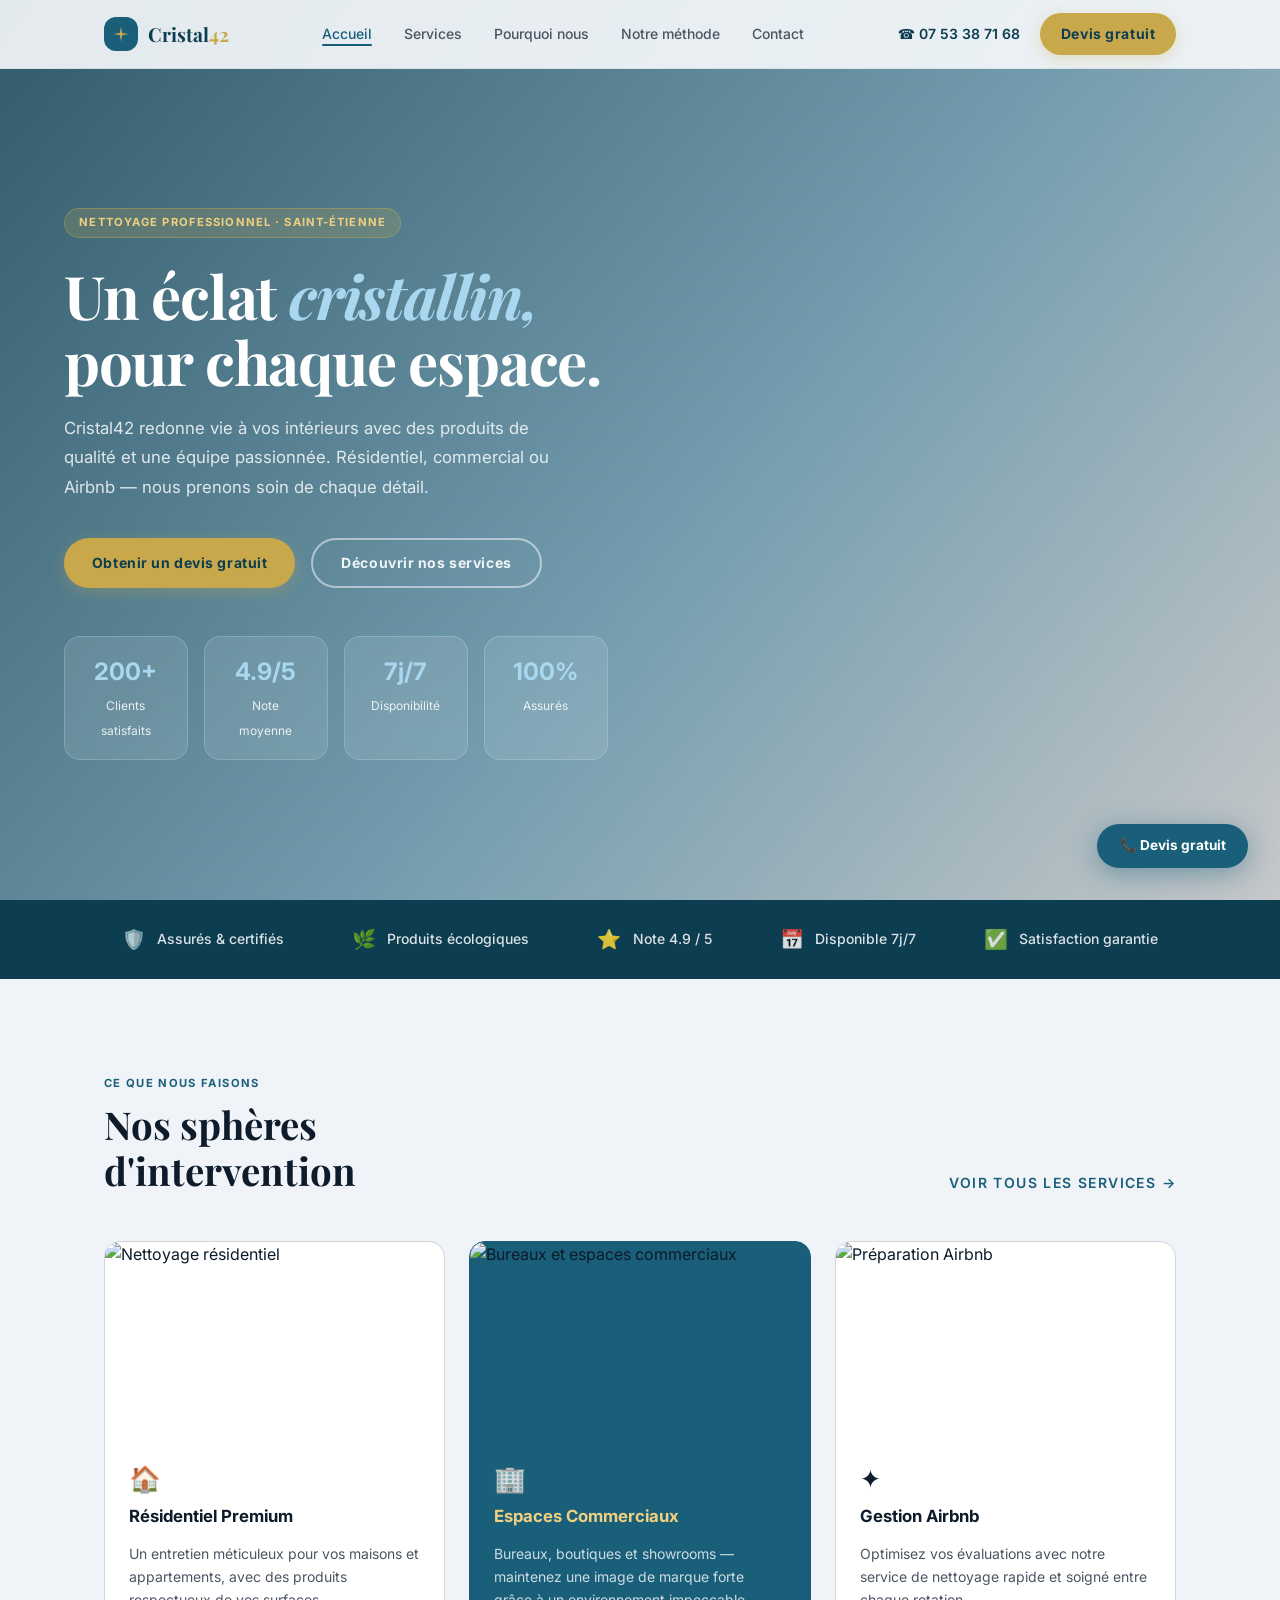
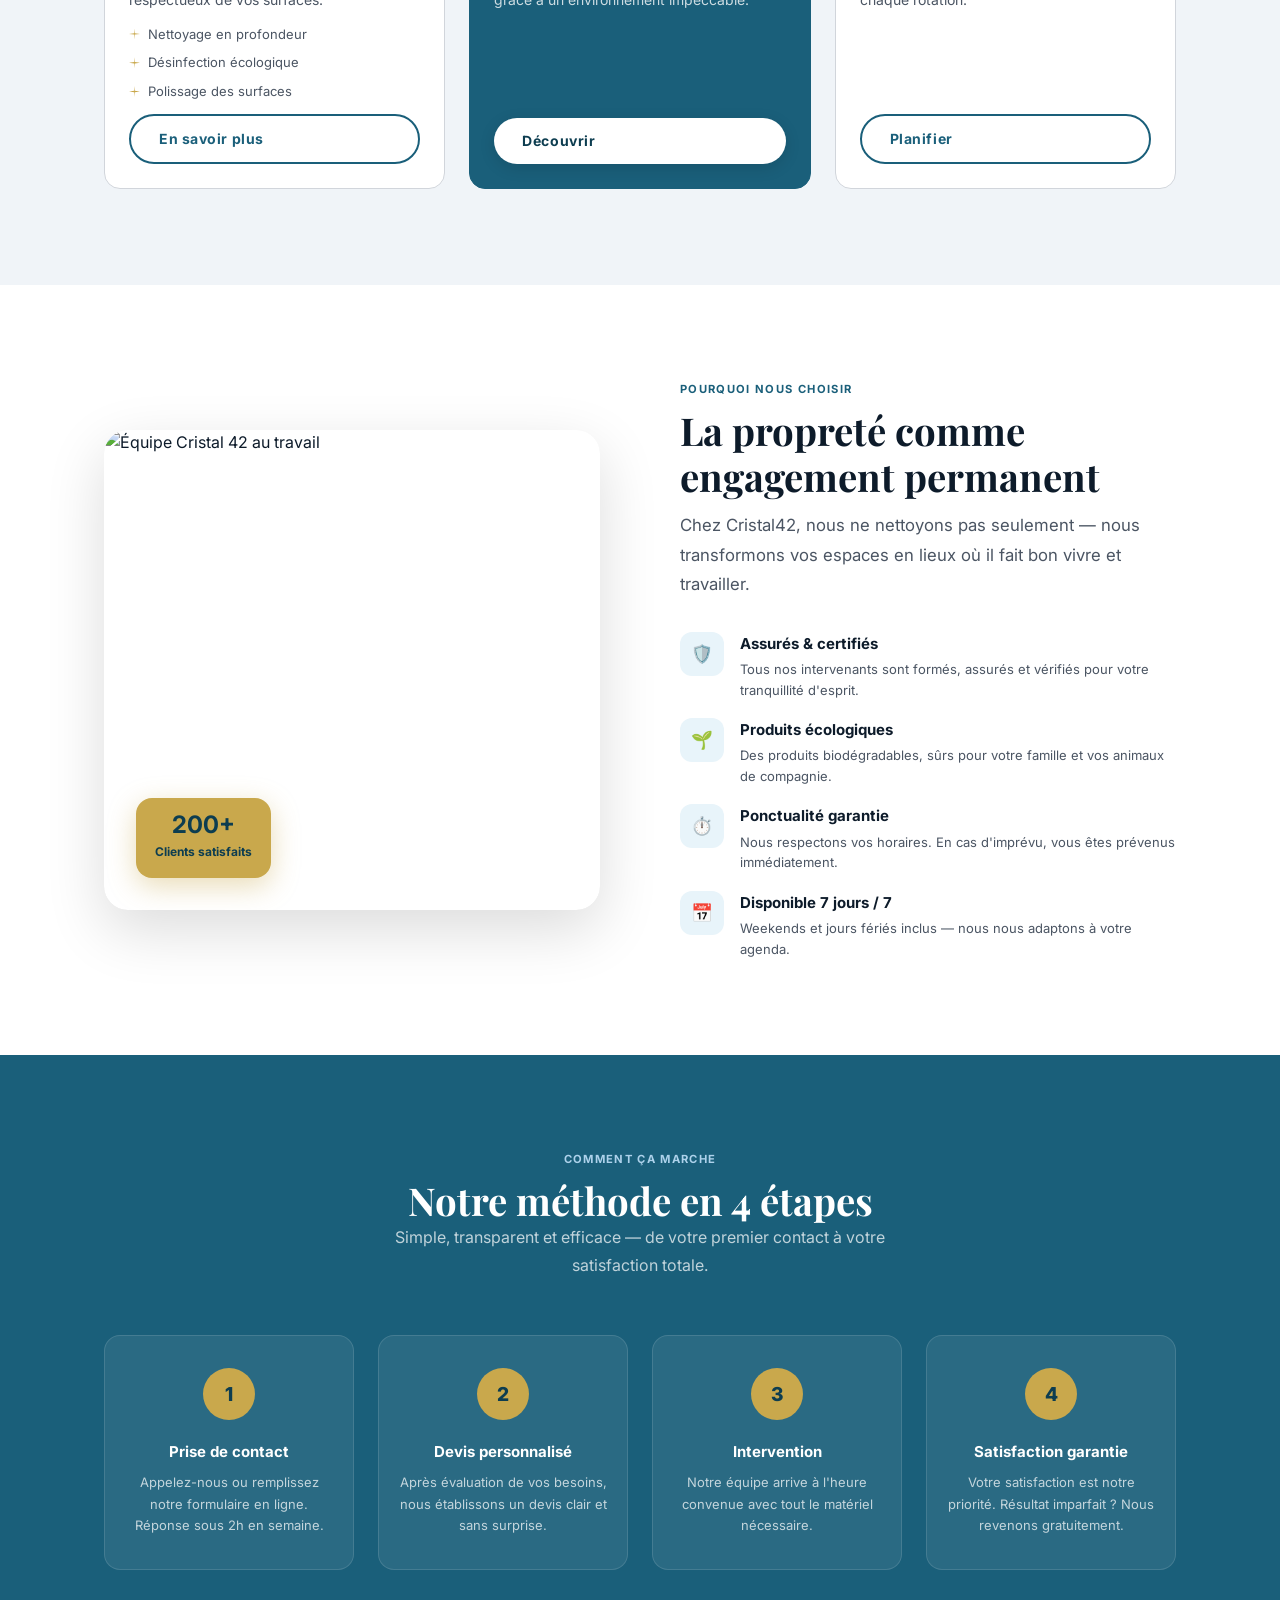
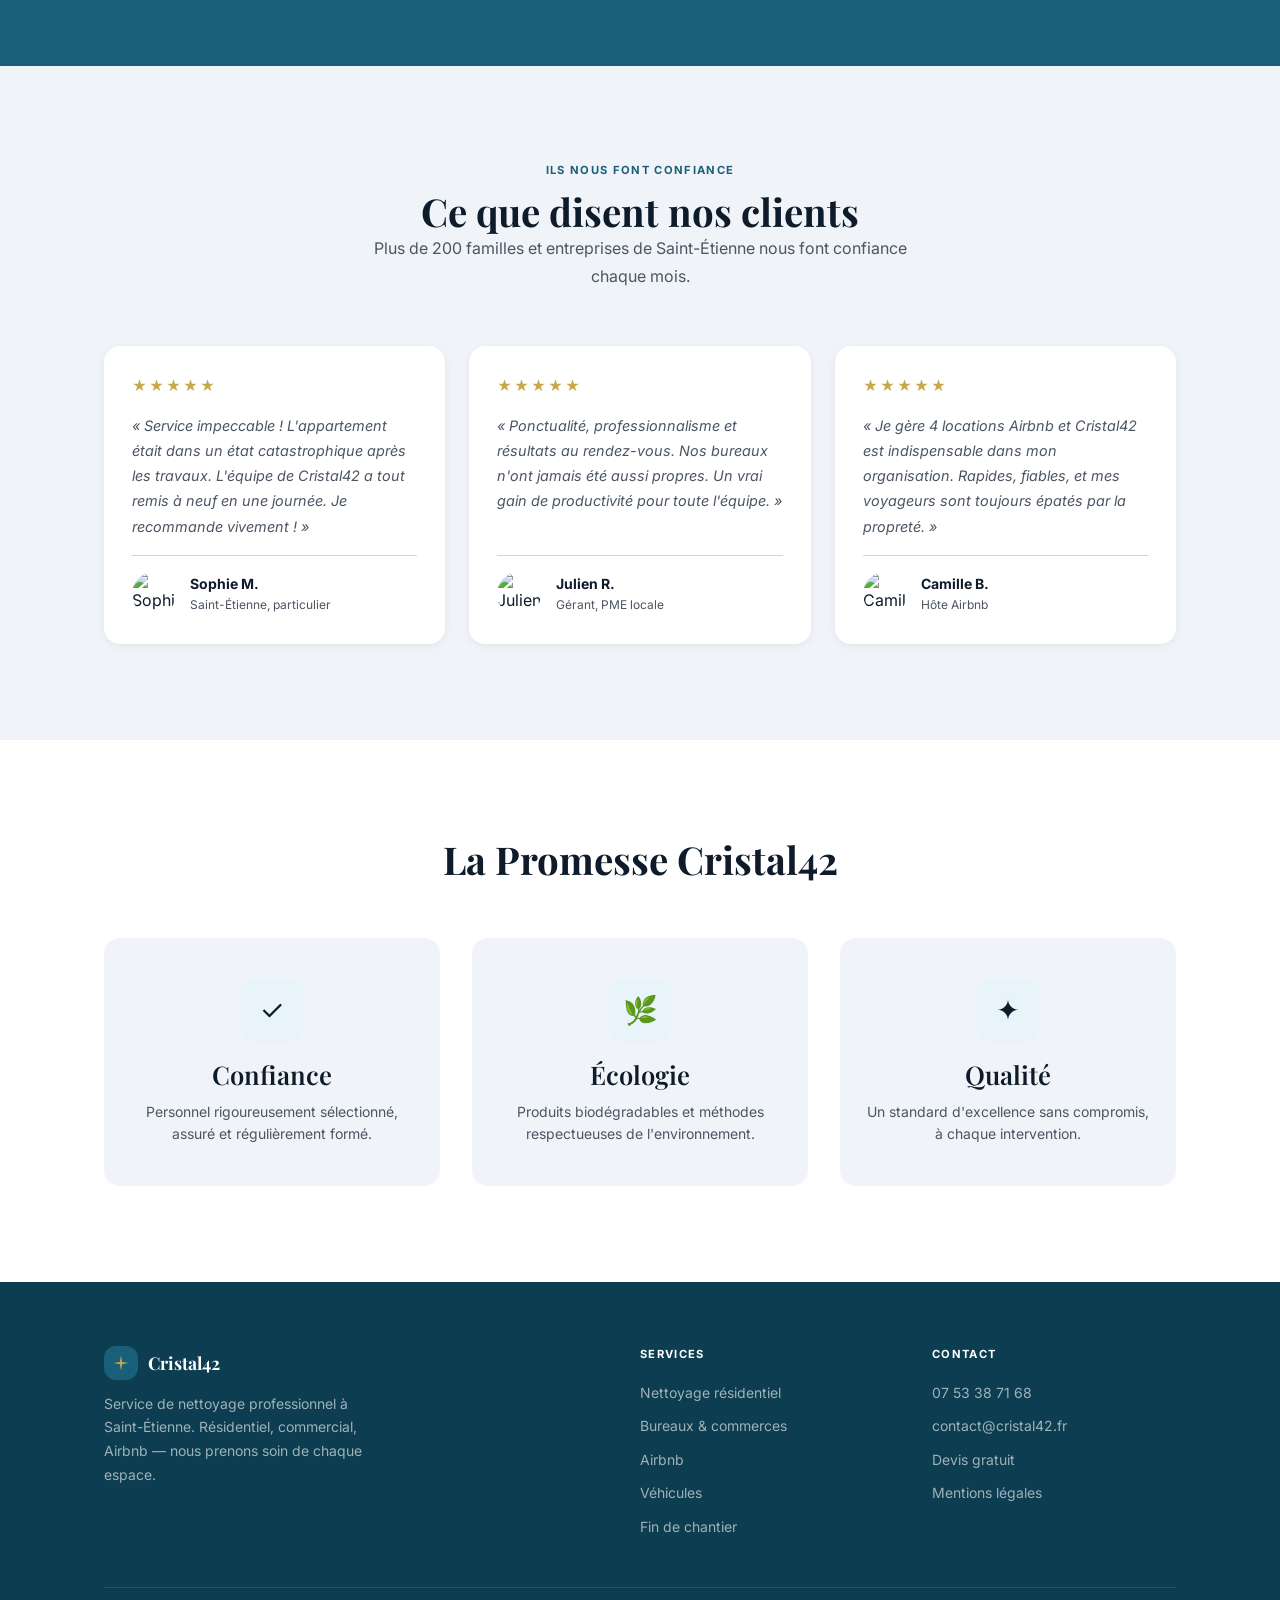
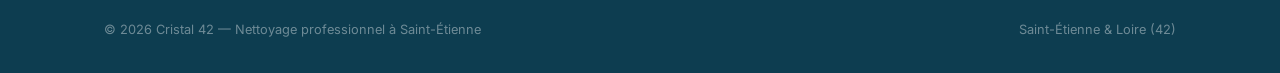
==== commit 7e1755b2: "Fix hero images, why-us layout, and wire contact form to email - Remove overlapping side images from" ====
--- a/site/index.html
+++ b/site/index.html
@@ -70,14 +70,6 @@
           <div class="hero__stat"><strong>100%</strong><span>Assurés</span></div>
         </div>
       </div>
-      <div class="hero__visual">
-        <img class="hero__img-main" src="https://images.unsplash.com/photo-1581578731548-c64695cc6952?w=800&q=85" alt="Professionnel de nettoyage" />
-        <img class="hero__img-accent" src="https://images.unsplash.com/photo-1563453392212-326f5e854473?w=600&q=85" alt="Intérieur propre et lumineux" />
-        <div class="hero__badge">
-          <strong>200+</strong>
-          <span>Clients ravis</span>
-        </div>
-      </div>
     </div>
   </section>
 
@@ -151,9 +143,8 @@
   <section class="section why-us" id="pourquoi">
     <div class="container why-us__inner">
       <div class="why-us__images reveal">
-        <img class="why-us__img-main" src="https://images.unsplash.com/photo-1581578731548-c64695cc6952?w=900&q=85" alt="Équipe Cristal 42 au travail" />
-        <img class="why-us__img-accent" src="https://images.unsplash.com/photo-1527515637462-cff94aca208b?w=600&q=80" alt="Résultat de nettoyage" loading="lazy" />
-        <div class="why-us__badge">
+        <img class="why-us__img-main" src="https://images.unsplash.com/photo-1581578731548-c64695cc6952?w=900&q=85" alt="Équipe Cristal 42 au travail" style="width:100%;height:100%;position:static;border-radius:var(--radius-xl);object-fit:cover;box-shadow:var(--shadow-lg);" />
+        <div class="why-us__badge" style="position:absolute;bottom:2rem;left:2rem;transform:none;">
           <strong>200+</strong>
           <span>Clients satisfaits</span>
         </div>
--- a/site/css/home.css
+++ b/site/css/home.css
@@ -201,26 +201,17 @@
 }
 .why-us__images {
   position: relative;
-  height: 540px;
-}
-.why-us__img-main {
-  position: absolute; left: 0; top: 0;
-  width: 78%; height: 80%;
+  border-radius: var(--radius-xl);
+  overflow: hidden;
+  box-shadow: var(--shadow-lg);
+  height: 480px;
+}
+.why-us__images img {
+  width: 100%; height: 100%;
   object-fit: cover;
-  border-radius: var(--radius-xl);
-  box-shadow: var(--shadow-lg);
-}
-.why-us__img-accent {
-  position: absolute; right: 0; bottom: 0;
-  width: 52%; height: 50%;
-  object-fit: cover;
-  border-radius: var(--radius-xl);
-  box-shadow: var(--shadow);
-  border: 6px solid var(--surface);
 }
 .why-us__badge {
-  position: absolute; left: 34%; top: 44%;
-  transform: translate(-50%, -50%);
+  position: absolute; bottom: 2rem; left: 2rem;
   background: var(--gold);
   color: var(--primary-dark);
   border-radius: var(--radius-lg);
